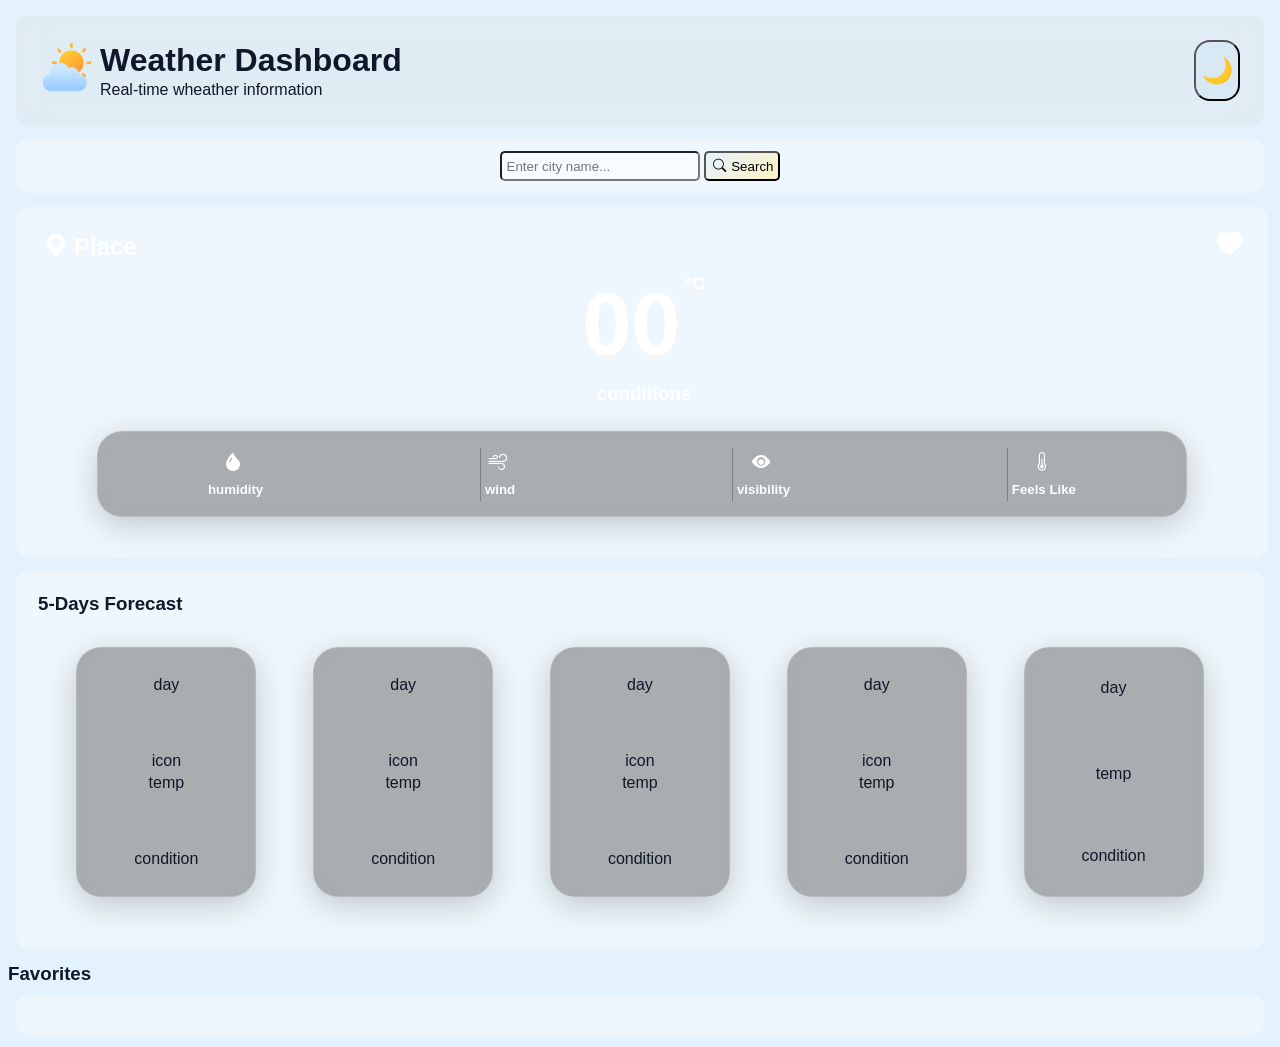
==== index.html @ 1a2ec05b "first commit" ====
<!DOCTYPE html>

<html lang="en">

<head>

    <meta charset="UTF-8">

    <meta name="viewport" content="width=device-width, initial-scale=1.0">

    <title>Weather Dashboard</title>
    <link rel="stylesheet" href="index.css">
    <link rel="stylesheet" href="https://cdn.jsdelivr.net/npm/bootstrap-icons@1.11.3/font/bootstrap-icons.min.css">
    <link rel="stylesheet" href="https://fonts.googleapis.com/icon?family=Material+Icons" >
</head>

<body>
    <!-- <div id="loader" class="loader hidden"></div> -->
    <div class="container" >
         <header id="top">
            <div id="header-name">
                <div>
                    <img src="weather.png" style="height:50px;width:50px;">
                </div>
                <div>
                    <h1>Weather Dashboard</h1>
                    <p>Real-time wheather information</p>    
                </div>
            </div>
            <div class="theme-toggle">
                <button class="themeBtn">🌙</button>
            </div>
        </header>
        <!-- Search Section -->
        <div class="search-section">
            <input type="text" id="cityInput" placeholder="Enter city name..." />
            <button id="searchBtn" onclick="search()"><i class="bi bi-search"></i> Search</button>
        </div>
        <!-- Weather Display -->
        <div id="weatherCard" class="weather-card">
             <div id="card-loader" class="card-loader">
                <div class="weather-spinner"></div>
                <p>Loading Weather...</p>
            </div>
            <div id="place-container" class="wheather-details-container">
                <div style="display:flex;">
                    <h2><i class="bi bi-geo-alt-fill"></i></h2>
                    <h2 id="place">Place</h2>     
                </div>
                <div>
                    <i class="bi bi-heart-fill"></i>
                </div>          
            </div>
            <!-- main temparature and condition  -->
            <div id="temprature-box">
                <div id="main-temprature-container" class="wheather-details-container">
                    <h3 id="temprature">00</h3>
                    <h3>°C</h3>
                </div>
                <div id="condition-container" class="wheather-details-container">
                    <h3 id="condition">conditions</h3>
                </div>                
            </div>
            <div id="weather-card-sub-container">
                <div class="sub-weather-card" style="border-left:none;">
                    <div id="humidity-container" class="wheather-details-sub-container" style="border-left: none;">
                        <h3 ><i class="bi bi-droplet-fill"></i></h3>
                        <h3 id="humidity"></h3>
                    </div>
                    <div><h5>humidity</h5></div>
                </div>
                <div class="sub-weather-card">
                    <div id="wind-container" class="wheather-details-sub-container">
                        <h3><i class="bi bi-wind"></i></h3>
                        <h3 id="wind"></h3>
                    </div>
                    <div><h5>wind</h5></div>
                </div>
                <div class="sub-weather-card">
                    <div id="visibility-container" class="wheather-details-sub-container">
                        <h3><i class="bi bi-eye-fill"></i></h3>
                        <h3 id="visibility"></h3>
                    </div>
                    <div><h5>visibility</h5></div>
                </div>
                <div class="sub-weather-card">
                    <div id="temprature-container" class="wheather-details-sub-container">
                        <h3><i class="bi bi-thermometer-half"></i></h3>
                        <h3 id="feeling-temprature"></h3>
                    </div>
                    <div><h5>Feels Like</h5></div>
                </div>
            </div>    
        </div>

        

        <!-- Error Message -->

        <div id="errorMsg" class="error" >Error</div>




        <!-- Favorites -->

        <div class="day-section">

            <h3>5-Days Forecast </h3>

            <div id="five-days">
                <div class="days" id="day1">
                    <div class="day-top">day</div>
                    <div class="icon-temp">
                        <div class="icon-forecast">icon</div>
                        <div class="temp-section">temp</div>
                    </div>
                    <div class="condition-section">condition</div>
                </div>
                <div class="days" id="day2">
                    <div class="day-top">day</div>
                    <div class="icon-temp">
                        <div class="icon-forecast">icon</div>
                        <div class="temp-section">temp</div>
                    </div>
                    <div class="condition-section">condition</div>
                </div>
                <div class="days" id="day3">
                    <div class="day-top">day</div>
                    <div class="icon-temp">
                        <div class="icon-forecast">icon</div>
                        <div class="temp-section">temp</div>
                    </div>
                    <div class="condition-section">condition</div>
                </div>
                <div class="days" id="day4">
                    <div class="day-top">day</div>
                    <div class="icon-temp">
                        <div class="icon-forecast">icon</div>
                        <div class="temp-section">temp</div>
                    </div>
                    <div class="condition-section">condition</div>
                </div>
                <div class="days" id="day5">
                    <div class="day-top">day</div>
                    <div class="icon-temp">
                        <div class="icon-forecast"></div>
                        <div class="temp-section">temp</div>
                    </div>
                    <div class="condition-section">condition</div>
                    </div>
                </div>
            </div>

        </div>
        <!-- Favourate-Areas -->
        <div class="favorites-section">

            <h3>Favorites</h3>

            <div id="favoritesList">
            </div>

        </div>

    </div>



    <script src="index.js"></script>
</body>

</html>
---- index.css ----
/* Interns: Add your CSS here */

        * { 
            margin: 2px;
            padding: 0;
            box-sizing: border-box;
            /* border:1px solid black; */
            ;
        }

body {
    /* background-color: linear-gradient(135deg, #f8fafc, #e2e8f0); */
    /* background-image: url("image.png");
    background-size: cover;
    background-repeat: no-repeat; */
    background:rgb(227, 242, 252);
    min-height: 100vh;
    font-family: sans-serif;
    color: #0f172a;

}
body.dark-theme{
    background: #121212;
    color: #eee;
}


.container { 
    max-width: 100%; 
    margin: 0 auto; 
    padding: 10px; 
    min-height:100vh;
    display: flex;
    flex-direction: column;
    gap:10px;


}

#top{
    
    background: rgba(205, 201, 201, 0.15);
    backdrop-filter: blur(15px);
    border-radius: 12px;
    padding: 20px;
    display:flex;
    flex-direction: row;
    justify-content: space-between;
}
#header-name{
    display: flex;
    flex-direction: row;
    
}
.theme-toggle{
    
    display:flex;
    flex-direction: row;
    max-width: 50px;
    border-radius: 16px;
}
.themeBtn{
    width:50px;
    font-size: 25px;
    background-color: hsla(201, 63%, 77%, 0.12);
    border-radius: 16px;
}
.search-section{
    background: rgba(255, 255, 255, 0.4);
    backdrop-filter: blur(8px);   /* blurred transparency */
    border-radius: 12px;
    padding: 20px;
    display:flex;
    justify-content: center;
    padding:10px;
}
.error{
    background: rgba(255, 255, 255, 0.4);
    backdrop-filter: blur(8px);   /* blurred transparency */
    border-radius: 12px;
    padding: 20px;
    display:none;
}
#cityInput{
    background: rgba(255, 255, 255, 0.4);
    backdrop-filter: blur(8px);   /* blurred transparency */
    border-radius: 12px;
    padding: 20px;
    height:30px;
    width:200px;
    border-radius: 5px;
    padding:5px;
}
#searchBtn{
      background: linear-gradient(
     135deg,
        #E3F2FD,
        #FFF3C4
    );
    padding:5px;
    border-radius: 5px;
}
.weather-card{
    background: rgba(255, 255, 255, 0.4);
    backdrop-filter: blur(8px);   /* blurred transparency */
    border-radius: 12px;
    padding: 20px;
    width:100%;
    height:350px;
    display:flex;
    flex-direction:column;
    justify-content: space-around;
    color:white;
    
}
.wheather-details-container{
    display: flex;
    justify-content:space-between;
}
.bi-heart-fill{
    font-size: 25px;
    cursor: pointer;
    transition: color 0.3s ease;
    
}
.bi-heart-fill.active {
  color: #e63946;
}
#temprature-box{
    width:100%;
    height: 150px;;
    display: flex;
    flex-direction: column;
    justify-content: center;
    align-items: center;
    
}
#temprature{
    font-size: 550%;
}
#weather-card-sub-container{
    display: flex;
    flex-direction: row;
    align-items: center;
    justify-content: space-around;
    width: 90%;
    height: 110px;
    background: rgba(30, 30, 30, 0.35);
    border: 1px solid rgba(255, 255, 255, 0.15);
    border-radius: 25px;
    backdrop-filter: blur(15px);
    -webkit-backdrop-filter: blur(15px);
    box-shadow: 0 8px 32px rgba(0, 0, 0, 0.2);
    margin: 20px auto;
}
.wheather-details-sub-container{
    display:flex;
    align-items: center;
    justify-content: center;
    width:100%;
}
.sub-weather-card{
    border-left:1px solid gray;
    display: flex;
    flex-direction: column;
    justify-content: center;
    align-items: center;
}

.day-section{
    background: rgba(255, 255, 255, 0.4);
    backdrop-filter: blur(8px);   /* blurred transparency */
    border-radius: 12px;
    padding: 20px;
}
#five-days{
    padding:10px;
    display:flex;
    flex-direction: row;
    flex-wrap: wrap;
}
.days{
        height:250px;
        width:20cqh;
        border-radius: 10px;
        border:1px solid black;
        display:flex;
        flex-direction: column;
        justify-content: space-around;
        align-items:center;
        background: rgba(30, 30, 30, 0.35);
        border: 1px solid rgba(255, 255, 255, 0.15);
        border-radius: 25px;
        backdrop-filter: blur(15px);
        -webkit-backdrop-filter: blur(15px);
        box-shadow: 0 8px 32px rgba(0, 0, 0, 0.2);
        margin: 20px auto;

}
.icon-temp{
    display:flex;
    flex-direction: column;
    align-items: center;
}

#favoritesList{
    
    border-radius: 10px;
    display:flex;
    gap:10px;
    flex-direction: row;
    flex-wrap: wrap;
    justify-content: space-around;
    padding:10px;
    margin:10px;
    background: rgba(255, 255, 255, 0.4);
    backdrop-filter: blur(8px);   /* blurred transparency */
    border-radius: 12px;
    padding: 20px;
}
#favoritesList button{
    
    color:black;
}
.card-loader{
    position: absolute;
    top: 0;
    left: 0;
    right: 0;
    bottom: 0;

    display: none;

    justify-content: center;
    align-items: center;
    flex-direction: column;

    backdrop-filter: blur(8px);
    background: rgba(0,0,0,0.25);

    z-index: 100;
}

.card-loader.active{
    display: flex;
}
.card-loader{
    position: absolute;
    top: 0;
    left: 0;
    right: 0;
    bottom: 0;

    display: none;

    justify-content: center;
    align-items: center;
    flex-direction: column;

    backdrop-filter: blur(8px);
    background: rgba(0,0,0,0.25);

    z-index: 100;
}

.card-loader.active{
    display: flex;
}
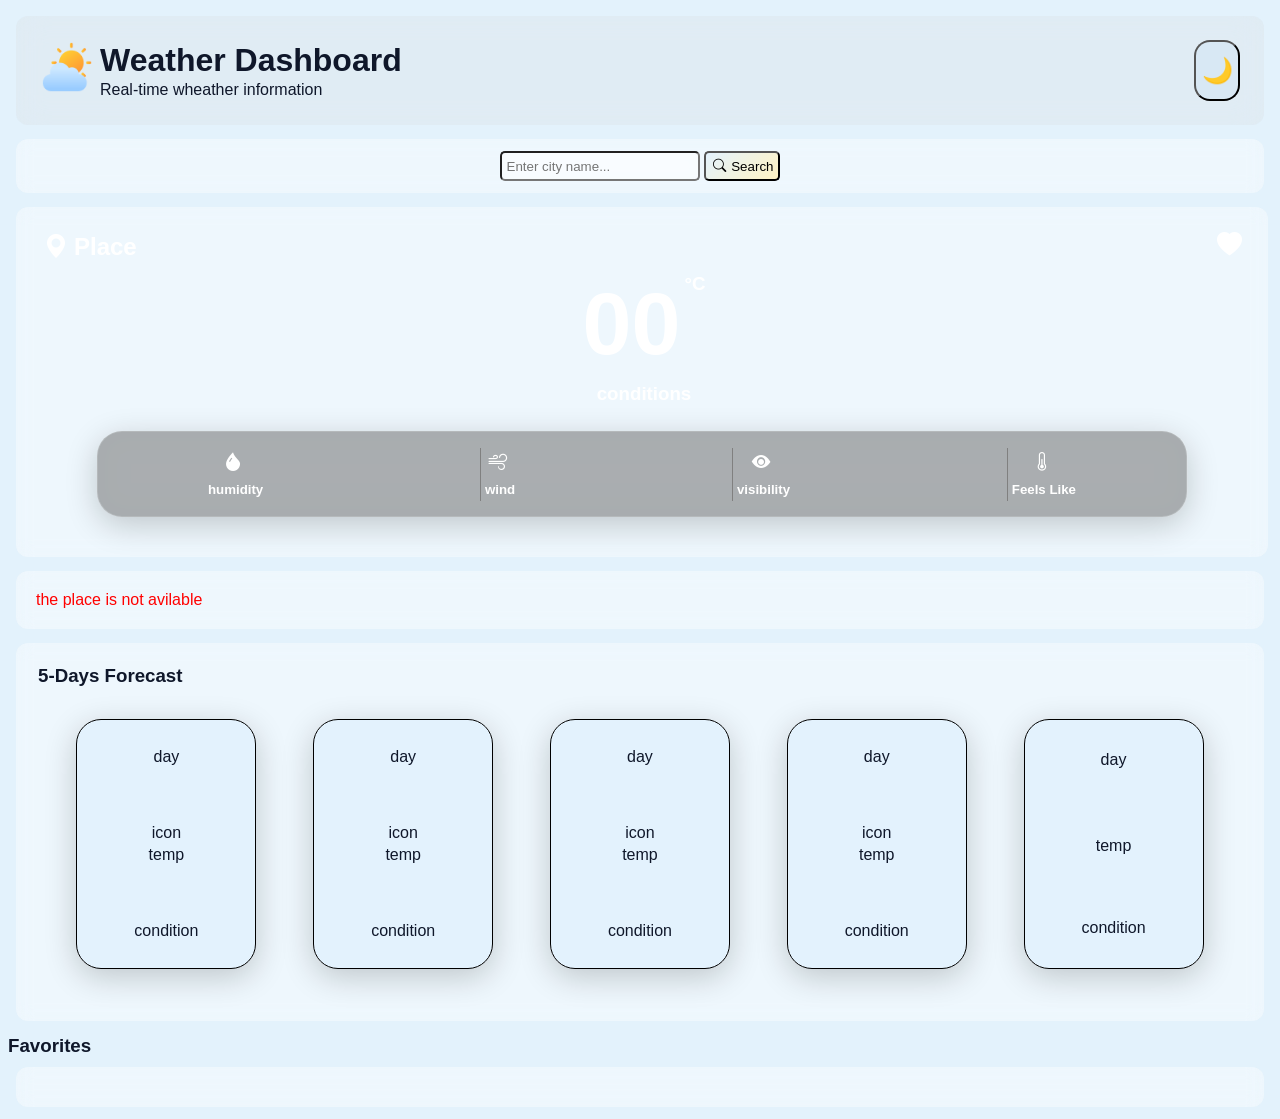
==== commit cfa361bf: "add error displaying function and debouncing" ====
--- a/index.html
+++ b/index.html
@@ -33,7 +33,7 @@
         </header>
         <!-- Search Section -->
         <div class="search-section">
-            <input type="text" id="cityInput" placeholder="Enter city name..." />
+            <input type="text" id="cityInput" placeholder="Enter city name..." onkeyup="call()"/>
             <button id="searchBtn" onclick="search()"><i class="bi bi-search"></i> Search</button>
         </div>
         <!-- Weather Display -->
@@ -97,7 +97,7 @@
 
         <!-- Error Message -->
 
-        <div id="errorMsg" class="error" >Error</div>
+        <div id="errorMsg" class="error" >the place is not avilable</div>
 
 
 
--- a/index.css
+++ b/index.css
@@ -79,6 +79,10 @@
     backdrop-filter: blur(8px);   /* blurred transparency */
     border-radius: 12px;
     padding: 20px;
+    color:red;
+    border-color:red;
+    box-shadow: red;
+    text-shadow: #e63946;
     display:none;
 }
 #cityInput{
@@ -179,7 +183,7 @@
     flex-direction: row;
     flex-wrap: wrap;
 }
-.days{
+.days.dark-theme{
         height:250px;
         width:20cqh;
         border-radius: 10px;
@@ -195,7 +199,26 @@
         -webkit-backdrop-filter: blur(15px);
         box-shadow: 0 8px 32px rgba(0, 0, 0, 0.2);
         margin: 20px auto;
-
+        transition: all 0.3s ease;
+}
+.days{
+        height:250px;
+        width:20cqh;
+        border-radius: 10px;
+        border:1px solid black;
+        display:flex;
+        flex-direction: column;
+        justify-content: space-around;
+        align-items:center;
+        background-color: #E3F2FD;
+        border-radius: 25px;
+        backdrop-filter: blur(15px);
+        box-shadow: 0 8px 32px rgba(0, 0, 0, 0.2);
+        margin: 20px auto;
+
+}
+.days:hover{
+    transform: translateY(-10px);
 }
 .icon-temp{
     display:flex;
@@ -219,8 +242,18 @@
     padding: 20px;
 }
 #favoritesList button{
-    
-    color:black;
+    background: rgba(30, 30, 30, 0.35);
+    border: 1px solid rgba(255, 255, 255, 0.15);
+    border-radius: 25px;
+    backdrop-filter: blur(15px);
+    -webkit-backdrop-filter: blur(15px);
+    box-shadow: 0 8px 32px rgba(0, 0, 0, 0.2);
+    margin: 20px auto;
+    border-radius:10px;
+    border:none;
+}
+#favoritesList button.dark-theme{
+    color:white;
 }
 .card-loader{
     position: absolute;
@@ -265,4 +298,14 @@
 
 .card-loader.active{
     display: flex;
+}
+@media (max-width: 768px) {
+
+    .days{
+        width: 100%;
+    }
+    #favoritesList button{
+        width:100%;
+    }
+
 }
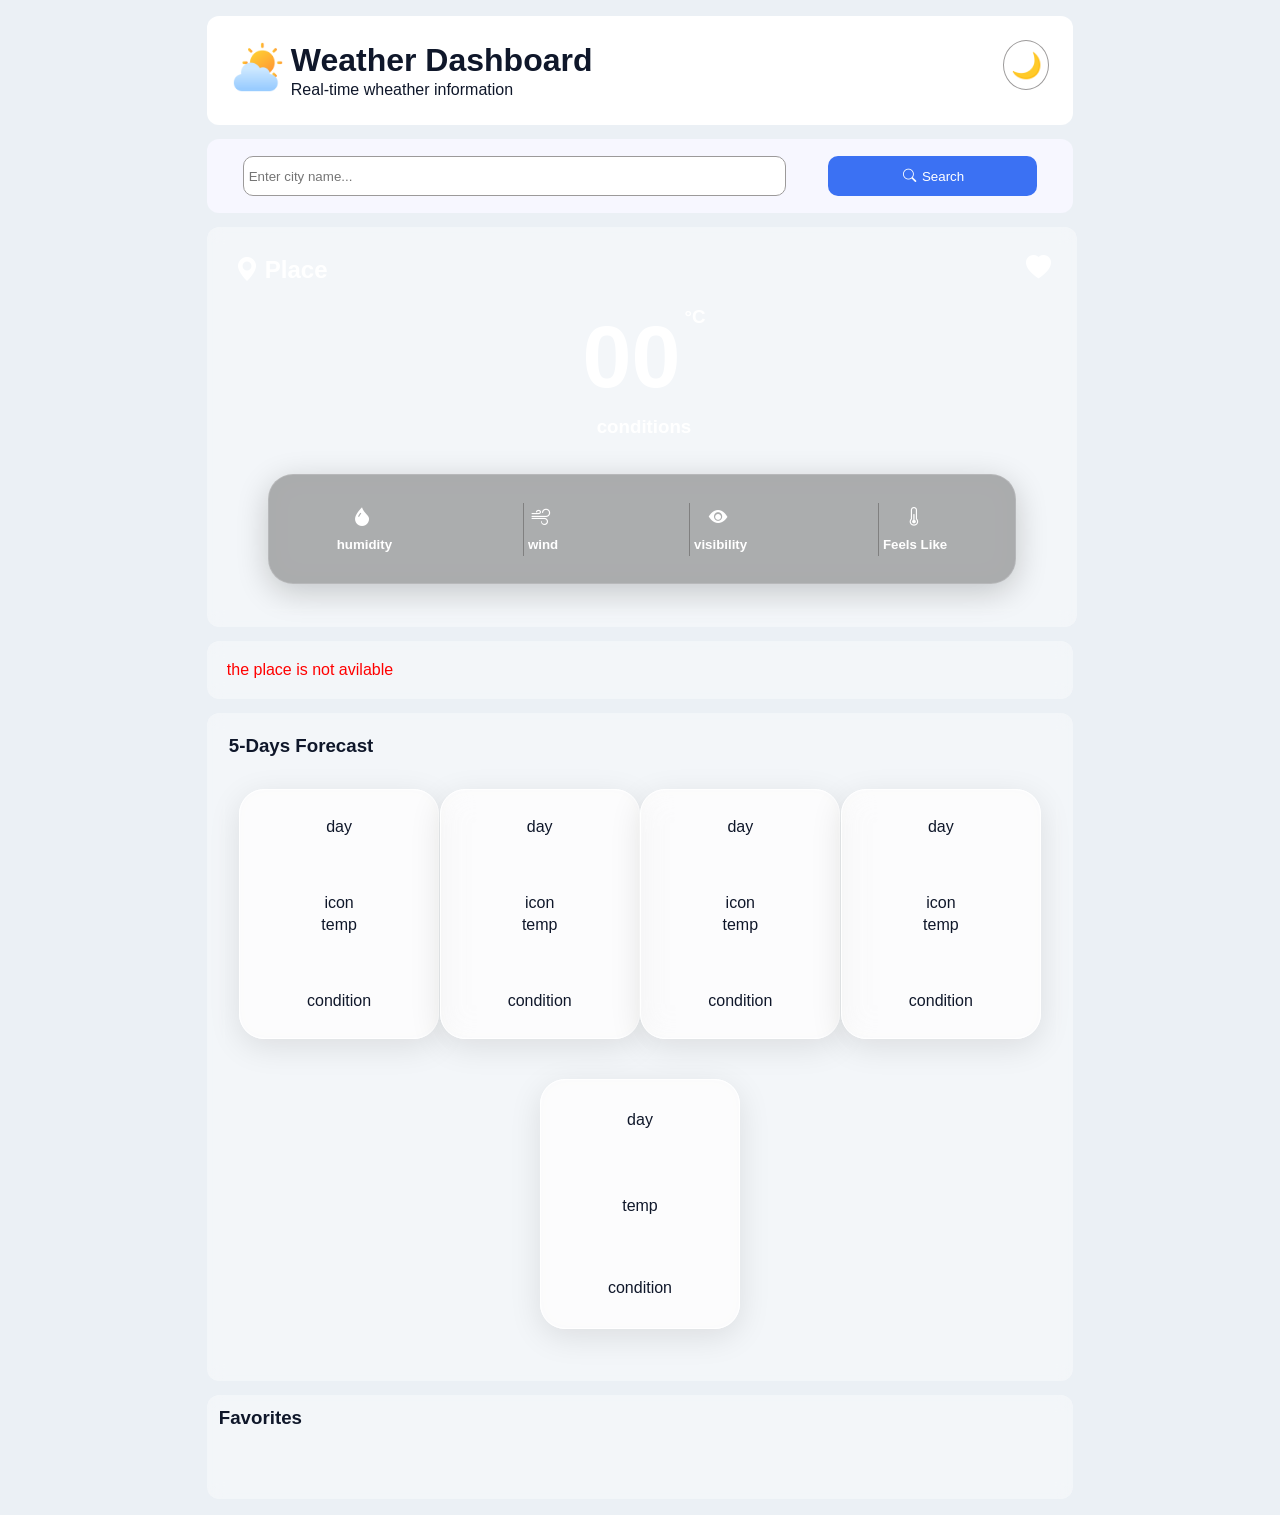
==== commit d70af781: "change design" ====
--- a/index.html
+++ b/index.html
@@ -151,19 +151,20 @@
                     </div>
                 </div>
             </div>
+                    <!-- Favourate-Areas -->
+            <div class="favorites-section">
+
+                <h3>Favorites</h3>
+
+                <div id="favoritesList">
+                </div>
+
+            </div>
+
+    </div>
+
 
         </div>
-        <!-- Favourate-Areas -->
-        <div class="favorites-section">
-
-            <h3>Favorites</h3>
-
-            <div id="favoritesList">
-            </div>
-
-        </div>
-
-    </div>
 
 
 
--- a/index.css
+++ b/index.css
@@ -13,20 +13,20 @@
     /* background-image: url("image.png");
     background-size: cover;
     background-repeat: no-repeat; */
-    background:rgb(227, 242, 252);
+    background:#EBF0F5;
     min-height: 100vh;
     font-family: sans-serif;
     color: #0f172a;
 
 }
 body.dark-theme{
-    background: #121212;
+    background-color: #0D131F;
     color: #eee;
 }
 
 
 .container { 
-    max-width: 100%; 
+    max-width: 70%; 
     margin: 0 auto; 
     padding: 10px; 
     min-height:100vh;
@@ -39,18 +39,22 @@
 
 #top{
     
-    background: rgba(205, 201, 201, 0.15);
-    backdrop-filter: blur(15px);
+   background-color: #fff;
     border-radius: 12px;
     padding: 20px;
     display:flex;
     flex-direction: row;
     justify-content: space-between;
 }
+body.dark-theme #top{
+    background-color: #182533;
+    border-radius: 16px; /* Based on the rounded corners in your image */
+    /* Add a subtle border if needed */
+    border: 1px solid rgba(255, 255, 255, 0.05);
+}
 #header-name{
     display: flex;
-    flex-direction: row;
-    
+    flex-direction: row; 
 }
 .theme-toggle{
     
@@ -60,49 +64,77 @@
     border-radius: 16px;
 }
 .themeBtn{
+    background-color: #fff;
     width:50px;
+    height: 50px;;
     font-size: 25px;
-    background-color: hsla(201, 63%, 77%, 0.12);
-    border-radius: 16px;
+    border-radius: 50%;
+    border:1px solid rgb(156, 154, 154);
+}
+body.dark-theme .themeBtn{
+    background-color: #182533;
+    border: 1px solid rgba(255, 255, 255, 0.05);
 }
 .search-section{
-    background: rgba(255, 255, 255, 0.4);
-    backdrop-filter: blur(8px);   /* blurred transparency */
-    border-radius: 12px;
-    padding: 20px;
-    display:flex;
-    justify-content: center;
-    padding:10px;
-}
-.error{
-    background: rgba(255, 255, 255, 0.4);
-    backdrop-filter: blur(8px);   /* blurred transparency */
-    border-radius: 12px;
-    padding: 20px;
-    color:red;
-    border-color:red;
-    box-shadow: red;
-    text-shadow: #e63946;
-    display:none;
-}
+    background:rgb(247, 247, 255);
+    border-radius: 12px;
+    padding: 20px;
+    display:flex;
+    justify-content: space-around;
+    padding:15px;
+
+}
+body.dark-theme .search-section{
+    background-color: #182533;
+    border: 1px solid rgba(255, 255, 255, 0.05);
+}
+
 #cityInput{
-    background: rgba(255, 255, 255, 0.4);
+    background: white;
     backdrop-filter: blur(8px);   /* blurred transparency */
     border-radius: 12px;
     padding: 20px;
     height:30px;
     width:200px;
-    border-radius: 5px;
+    border-radius: 10px;
     padding:5px;
+    border:1px solid rgb(156, 154, 154);
+    width:65%;
+    height:40px;
+}
+body.dark-theme #cityInput{
+    background-color: #182533;
+    border: 1px solid rgba(255, 255, 255, 0.05);
+    color:#fff
+}
+/* Hover State */
+#cityInput:hover {
+    border-color: #3B71F3;     /* Changes border to your Search button blue */
+    box-shadow: 0 0px 8px rgba(59, 113, 243, 0.65); /* Adds a subtle blue shadow */
+}
+body.dark-theme #cityInput:hover{
+    border:none;
+    box-shadow: none;
+
+}
+
+/* Focus State (When the user clicks inside to type) */
+#cityInput:focus {
+    outline-color:  #3B71F3;
+    border-color: #3B71F3;
+    box-shadow: 0px 0px 12px rgba(59, 113, 243, 0.6); /* Stronger glow when active */
 }
 #searchBtn{
-      background: linear-gradient(
-     135deg,
-        #E3F2FD,
-        #FFF3C4
-    );
+    background:#3B71F3;
     padding:5px;
-    border-radius: 5px;
+    border-radius: 10px;
+    border:none;
+    color:white;
+    width:25%;
+    height:40px;
+}
+#searchBtn:hover{
+    background:#4f7eec;
 }
 .weather-card{
     background: rgba(255, 255, 255, 0.4);
@@ -110,12 +142,16 @@
     border-radius: 12px;
     padding: 20px;
     width:100%;
-    height:350px;
+    height:400px;
     display:flex;
     flex-direction:column;
     justify-content: space-around;
     color:white;
     
+}
+body.dark-theme .weather-card{
+    background-color: #182533;
+    border: 1px solid rgba(255, 255, 255, 0.05);
 }
 .wheather-details-container{
     display: flex;
@@ -170,62 +206,75 @@
     justify-content: center;
     align-items: center;
 }
-
+.error{
+    background: rgba(255, 255, 255, 0.4);
+    backdrop-filter: blur(8px);   /* blurred transparency */
+    border-radius: 12px;
+    padding: 20px;
+    color:red;
+    border-color:red;
+    box-shadow: red;
+    text-shadow: #e63946;
+    display:none;
+}
 .day-section{
     background: rgba(255, 255, 255, 0.4);
     backdrop-filter: blur(8px);   /* blurred transparency */
     border-radius: 12px;
     padding: 20px;
 }
+body.dark-theme .day-section{
+    background-color: #182533;
+    border: 1px solid rgba(255, 255, 255, 0.05);
+}
 #five-days{
     padding:10px;
     display:flex;
     flex-direction: row;
     flex-wrap: wrap;
 }
-.days.dark-theme{
+
+body.dark-theme .days{
+    background-color: #182533;
+    border: 1px solid rgba(255, 255, 255, 0.05);
+}
+
+.days{
         height:250px;
-        width:20cqh;
+        width:200px;
         border-radius: 10px;
-        border:1px solid black;
+        border:1px solid rgb(255, 255, 255);
         display:flex;
         flex-direction: column;
         justify-content: space-around;
         align-items:center;
-        background: rgba(30, 30, 30, 0.35);
-        border: 1px solid rgba(255, 255, 255, 0.15);
+        background-color: rgba(255, 254, 254, 0.6);
         border-radius: 25px;
         backdrop-filter: blur(15px);
-        -webkit-backdrop-filter: blur(15px);
-        box-shadow: 0 8px 32px rgba(0, 0, 0, 0.2);
-        margin: 20px auto;
-        transition: all 0.3s ease;
-}
-.days{
-        height:250px;
-        width:20cqh;
-        border-radius: 10px;
-        border:1px solid black;
-        display:flex;
-        flex-direction: column;
-        justify-content: space-around;
-        align-items:center;
-        background-color: #E3F2FD;
-        border-radius: 25px;
-        backdrop-filter: blur(15px);
-        box-shadow: 0 8px 32px rgba(0, 0, 0, 0.2);
+        box-shadow: 0 8px 32px rgba(0, 0, 0, 0.1);
         margin: 20px auto;
 
 }
 .days:hover{
     transform: translateY(-10px);
+    border-color: #3B71F3;     /* Changes border to your Search button blue */
+    box-shadow: 0 0px 8px rgba(59, 113, 243, 0.65); 
 }
 .icon-temp{
     display:flex;
     flex-direction: column;
     align-items: center;
 }
-
+.favorites-section{
+    background: rgba(255, 255, 255, 0.4);
+    backdrop-filter: blur(8px);   /* blurred transparency */
+    border-radius: 12px;
+    padding:10px;
+}
+body.dark-theme .favorites-section{
+    background-color: #182533;
+    border: 1px solid rgba(255, 255, 255, 0.05);
+}
 #favoritesList{
     
     border-radius: 10px;
@@ -236,25 +285,28 @@
     justify-content: space-around;
     padding:10px;
     margin:10px;
-    background: rgba(255, 255, 255, 0.4);
-    backdrop-filter: blur(8px);   /* blurred transparency */
-    border-radius: 12px;
-    padding: 20px;
+    
+    padding: 20px;
+}
+#favoritesList.dark-theme{
+    color: #E3F2FD;
 }
 #favoritesList button{
-    background: rgba(30, 30, 30, 0.35);
-    border: 1px solid rgba(255, 255, 255, 0.15);
+    background-color: rgb(251, 251, 251);
+    border: 1px solid rgb(188, 186, 186);
     border-radius: 25px;
     backdrop-filter: blur(15px);
-    -webkit-backdrop-filter: blur(15px);
-    box-shadow: 0 8px 32px rgba(0, 0, 0, 0.2);
     margin: 20px auto;
     border-radius:10px;
-    border:none;
-}
-#favoritesList button.dark-theme{
-    color:white;
-}
+
+}
+body.dark-theme #favoritesList button{
+    background-color: #182533;
+    border: 1px solid rgba(255, 255, 255, 0.05);
+    color:#eee;
+
+}
+
 .card-loader{
     position: absolute;
     top: 0;
@@ -302,10 +354,26 @@
 @media (max-width: 768px) {
 
     .days{
-        width: 100%;
+        width: 40%;
     }
     #favoritesList button{
         width:100%;
     }
-
-}+    .container{
+        max-width:100%
+    }
+
+}
+@media (max-width: 1100px) {
+
+    .days{
+        width: 40%;
+    }
+    #favoritesList button{
+        width:100%;
+    }
+    .container{
+        max-width:100%
+    }
+
+}
